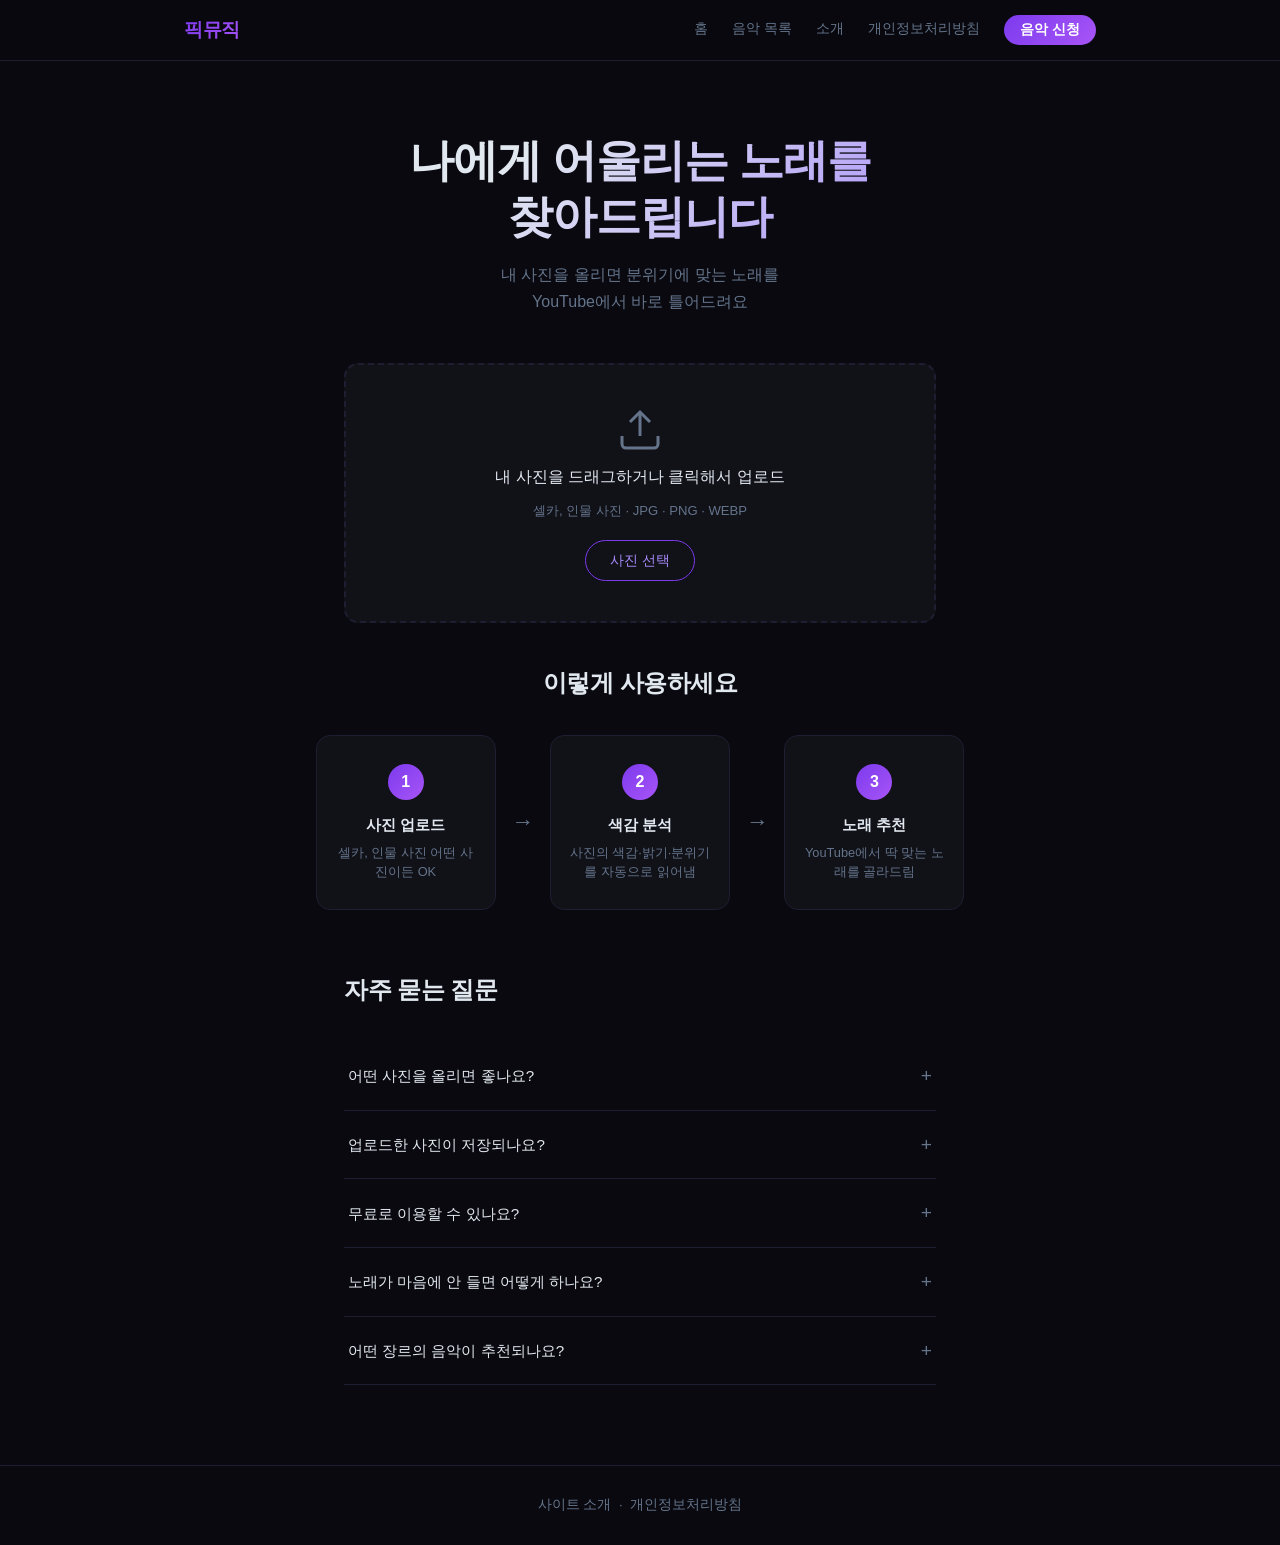
==== index.html @ d058aa59 "first commit" ====
<!DOCTYPE html>
<html lang="ko">
<head>
  <meta charset="UTF-8">
  <meta name="viewport" content="width=device-width, initial-scale=1.0">
  <title>픽뮤직 - 사진으로 찾는 내 노래</title>
  <meta name="description" content="사진을 업로드하면 색감과 분위기를 분석해 어울리는 노래를 YouTube에서 찾아드립니다. 무료로 이용하세요.">
  <meta name="keywords" content="사진 노래 추천, AI 음악 추천, 사진 분위기 음악, 픽뮤직">
  <link rel="canonical" href="https://your-domain.pages.dev/">
  <meta property="og:title" content="픽뮤직 - 사진으로 찾는 내 노래">
  <meta property="og:description" content="사진을 업로드하면 AI가 분위기를 분석해 어울리는 노래를 추천해드립니다.">
  <meta property="og:type" content="website">
  <link rel="stylesheet" href="css/style.css">
</head>
<body>

  <header>
    <nav class="nav">
      <a href="index.html" class="logo">픽뮤직</a>
      <ul class="nav-links">
        <li><a href="index.html">홈</a></li>
        <li><a href="music.html">음악 목록</a></li>
        <li><a href="about.html">소개</a></li>
        <li><a href="privacy.html">개인정보처리방침</a></li>
        <li><button class="btn-request">음악 신청</button></li>
      </ul>
    </nav>
  </header>

  <main>

    <section class="hero">
      <h1>나에게 어울리는 노래를<br>찾아드립니다</h1>
      <p class="subtitle">내 사진을 올리면 분위기에 맞는 노래를<br>YouTube에서 바로 틀어드려요</p>
    </section>

    <section class="upload-section">
      <div class="upload-box" id="uploadBox">
        <div class="upload-placeholder" id="uploadPlaceholder">
          <div class="upload-icon">
            <svg viewBox="0 0 24 24" fill="none" stroke="currentColor" stroke-width="1.5">
              <path d="M21 15v4a2 2 0 01-2 2H5a2 2 0 01-2-2v-4"/>
              <polyline points="17 8 12 3 7 8"/>
              <line x1="12" y1="3" x2="12" y2="15"/>
            </svg>
          </div>
          <p class="upload-main-text">내 사진을 드래그하거나 클릭해서 업로드</p>
          <p class="upload-hint">셀카, 인물 사진 · JPG · PNG · WEBP</p>
          <button class="upload-btn" id="uploadTrigger">사진 선택</button>
        </div>
        <img id="previewImg" class="preview-img hidden" alt="업로드한 사진">
        <input type="file" id="fileInput" accept="image/jpeg,image/png,image/webp" class="hidden">
      </div>

      <div class="action-area hidden" id="actionArea">
        <button class="find-btn" id="findBtn">어울리는 노래 찾기</button>
        <button class="reset-btn" id="resetBtn">다른 사진 사용</button>
      </div>
    </section>

    <div class="loading hidden" id="loading">
      <div class="waveform" id="waveform">
        <span class="bar"></span>
        <span class="bar"></span>
        <span class="bar"></span>
        <span class="bar"></span>
        <span class="bar"></span>
        <span class="bar"></span>
        <span class="bar"></span>
      </div>
      <p id="loadingText"></p>
      <p class="loading-sub" id="loadingSub"></p>
    </div>

    <section class="result-section hidden" id="resultSection">
      <div class="songs-grid" id="songsGrid"></div>
    </section>

    <section class="how-to">
      <h2>이렇게 사용하세요</h2>
      <div class="steps">
        <div class="step">
          <div class="step-num">1</div>
          <p class="step-title">사진 업로드</p>
          <p class="step-desc">셀카, 인물 사진 어떤 사진이든 OK</p>
        </div>
        <div class="step-arrow">→</div>
        <div class="step">
          <div class="step-num">2</div>
          <p class="step-title">색감 분석</p>
          <p class="step-desc">사진의 색감·밝기·분위기를 자동으로 읽어냄</p>
        </div>
        <div class="step-arrow">→</div>
        <div class="step">
          <div class="step-num">3</div>
          <p class="step-title">노래 추천</p>
          <p class="step-desc">YouTube에서 딱 맞는 노래를 골라드림</p>
        </div>
      </div>
    </section>

    <section class="faq">
      <h2>자주 묻는 질문</h2>
      <div class="faq-list">
        <details class="faq-item">
          <summary>어떤 사진을 올리면 좋나요?</summary>
          <p>셀카, 여행 사진, 일상 사진 등 내가 찍힌 사진이면 무엇이든 좋습니다. 표정이나 배경의 색감과 분위기를 읽어 어울리는 노래를 골라드립니다.</p>
        </details>
        <details class="faq-item">
          <summary>업로드한 사진이 저장되나요?</summary>
          <p>아니요. 업로드한 사진은 AI 분석에만 사용되며 어떠한 서버에도 저장되지 않습니다. 분석이 끝나면 즉시 사라집니다.</p>
        </details>
        <details class="faq-item">
          <summary>무료로 이용할 수 있나요?</summary>
          <p>네, 완전 무료입니다. 별도 회원가입도 필요 없습니다.</p>
        </details>
        <details class="faq-item">
          <summary>노래가 마음에 안 들면 어떻게 하나요?</summary>
          <p>같은 사진으로 다시 분석을 요청하면 다른 결과가 나올 수 있습니다. 또는 다른 사진을 시도해보세요.</p>
        </details>
        <details class="faq-item">
          <summary>어떤 장르의 음악이 추천되나요?</summary>
          <p>K-POP, 인디, 재즈, 클래식, 팝, Lo-fi, OST 등 사진 분위기에 따라 장르에 관계없이 어울리는 음악을 추천합니다.</p>
        </details>
      </div>
    </section>

  </main>

  <footer>
    <p>
      <a href="about.html">사이트 소개</a> &nbsp;·&nbsp;
      <a href="privacy.html">개인정보처리방침</a>
    </p>
  </footer>

  <!-- 음악 신청 모달 -->
  <div class="modal-backdrop hidden" id="requestModal">
    <div class="modal-box">
      <button class="modal-close" id="modalClose">✕</button>
      <h2>음악 신청</h2>
      <p class="modal-sub">추가했으면 하는 노래를 알려주세요.</p>
      <form class="modal-form" id="requestForm">
        <label>곡명</label>
        <input type="text" name="song" placeholder="예: 밤양갱" required>
        <label>아티스트</label>
        <input type="text" name="artist" placeholder="예: 비비 (BIBI)" required>
        <button class="modal-submit" type="submit" id="modalSubmit">신청하기</button>
      </form>
      <p class="modal-success hidden" id="modalSuccess">감사합니다! 검토 후 추가할게요 😊</p>
    </div>
  </div>

  <script src="music-db.js"></script>
  <script src="js/main.js"></script>
  <script src="js/request.js"></script>

</body>
</html>
---- css/style.css ----
/* ===== RESET & VARIABLES ===== */
*, *::before, *::after {
  box-sizing: border-box;
  margin: 0;
  padding: 0;
}

:root {
  --bg:        #09090f;
  --card:      #111118;
  --card2:     #18182a;
  --accent:    #7c3aed;
  --accent-l:  #a78bfa;
  --accent-g:  linear-gradient(135deg, #7c3aed, #a855f7);
  --text:      #e2e8f0;
  --muted:     #64748b;
  --border:    #1e1e32;
  --radius:    14px;
  --radius-sm: 8px;
  --shadow:    0 4px 32px rgba(0,0,0,0.6);
}

body {
  font-family: -apple-system, BlinkMacSystemFont, 'Segoe UI', 'Noto Sans KR', sans-serif;
  background: var(--bg);
  color: var(--text);
  min-height: 100vh;
  line-height: 1.65;
}

.hidden {
  display: none !important;
}

/* ===== HEADER / NAV ===== */
header {
  position: sticky;
  top: 0;
  z-index: 100;
  background: rgba(9, 9, 15, 0.85);
  backdrop-filter: blur(12px);
  border-bottom: 1px solid var(--border);
}

.nav {
  max-width: 960px;
  margin: 0 auto;
  padding: 0 24px;
  height: 60px;
  display: flex;
  align-items: center;
  justify-content: space-between;
}

.logo {
  font-size: 1.2rem;
  font-weight: 700;
  background: var(--accent-g);
  -webkit-background-clip: text;
  -webkit-text-fill-color: transparent;
  background-clip: text;
  text-decoration: none;
  letter-spacing: -0.5px;
}

.nav-links {
  list-style: none;
  display: flex;
  gap: 24px;
}

.nav-links a {
  color: var(--muted);
  text-decoration: none;
  font-size: 0.9rem;
  transition: color 0.2s;
}

.nav-links a:hover {
  color: var(--text);
}

.nav-links a.active {
  color: var(--text);
}

/* 음악 신청 버튼 */
.btn-request {
  background: var(--accent-g);
  color: #fff;
  border: none;
  border-radius: 20px;
  padding: 6px 16px;
  font-size: 0.85rem;
  font-weight: 600;
  cursor: pointer;
  transition: opacity 0.2s;
  white-space: nowrap;
}
.btn-request:hover { opacity: 0.85; }

/* 신청 모달 */
.modal-backdrop {
  position: fixed;
  inset: 0;
  background: rgba(0,0,0,0.7);
  display: flex;
  align-items: center;
  justify-content: center;
  z-index: 1000;
  padding: 16px;
}
.modal-backdrop.hidden { display: none; }

.modal-box {
  background: var(--card);
  border: 1px solid var(--border);
  border-radius: var(--radius);
  padding: 32px;
  width: 100%;
  max-width: 420px;
  position: relative;
}
.modal-box h2 {
  font-size: 1.2rem;
  font-weight: 700;
  margin-bottom: 6px;
}
.modal-box .modal-sub {
  color: var(--muted);
  font-size: 0.85rem;
  margin-bottom: 24px;
}
.modal-close {
  position: absolute;
  top: 16px;
  right: 16px;
  background: none;
  border: none;
  color: var(--muted);
  font-size: 1.1rem;
  cursor: pointer;
  line-height: 1;
}
.modal-close:hover { color: var(--text); }

.modal-form label {
  display: block;
  font-size: 0.82rem;
  color: var(--muted);
  margin-bottom: 6px;
}
.modal-form input[type="text"] {
  width: 100%;
  padding: 11px 14px;
  background: var(--card2);
  border: 1px solid var(--border);
  border-radius: var(--radius-sm);
  color: var(--text);
  font-size: 0.95rem;
  margin-bottom: 16px;
  outline: none;
  box-sizing: border-box;
}
.modal-form input[type="text"]:focus {
  border-color: var(--accent-l);
}
.modal-submit {
  width: 100%;
  padding: 12px;
  background: var(--accent-g);
  color: #fff;
  border: none;
  border-radius: var(--radius-sm);
  font-size: 0.95rem;
  font-weight: 600;
  cursor: pointer;
  transition: opacity 0.2s;
}
.modal-submit:hover { opacity: 0.85; }
.modal-submit:disabled { opacity: 0.5; cursor: default; }

.modal-success {
  text-align: center;
  padding: 16px 0 4px;
  color: var(--accent-l);
  font-size: 0.95rem;
}

/* ===== HERO ===== */
.hero {
  text-align: center;
  padding: 72px 24px 48px;
  max-width: 680px;
  margin: 0 auto;
}

.hero h1 {
  font-size: clamp(1.8rem, 5vw, 2.8rem);
  font-weight: 800;
  line-height: 1.25;
  letter-spacing: -1px;
  background: linear-gradient(135deg, #e2e8f0 30%, var(--accent-l));
  -webkit-background-clip: text;
  -webkit-text-fill-color: transparent;
  background-clip: text;
  margin-bottom: 16px;
}

.subtitle {
  color: var(--muted);
  font-size: 1rem;
  line-height: 1.7;
}

/* ===== UPLOAD ===== */
.upload-section {
  max-width: 640px;
  margin: 0 auto 40px;
  padding: 0 24px;
}

.upload-box {
  border: 2px dashed var(--border);
  border-radius: var(--radius);
  background: var(--card);
  min-height: 260px;
  display: flex;
  align-items: center;
  justify-content: center;
  cursor: pointer;
  transition: border-color 0.2s, background 0.2s;
  overflow: hidden;
  position: relative;
}

.upload-box:hover {
  border-color: var(--accent);
  background: var(--card2);
}

.upload-box.drag-over {
  border-color: var(--accent-l);
  background: rgba(124, 58, 237, 0.08);
}

.upload-placeholder {
  display: flex;
  flex-direction: column;
  align-items: center;
  gap: 10px;
  padding: 40px 24px;
  text-align: center;
}

.upload-icon {
  width: 48px;
  height: 48px;
  color: var(--muted);
}

.upload-icon svg {
  width: 100%;
  height: 100%;
}

.upload-main-text {
  font-size: 1rem;
  color: var(--text);
}

.upload-hint {
  font-size: 0.82rem;
  color: var(--muted);
}

.upload-btn {
  margin-top: 8px;
  padding: 10px 24px;
  border-radius: 999px;
  border: 1px solid var(--accent);
  background: transparent;
  color: var(--accent-l);
  font-size: 0.9rem;
  cursor: pointer;
  transition: background 0.2s, color 0.2s;
}

.upload-btn:hover {
  background: var(--accent);
  color: #fff;
}

.preview-img {
  width: 100%;
  height: 100%;
  max-height: 420px;
  object-fit: contain;
  display: block;
}

/* ===== ACTION BUTTONS ===== */
.action-area {
  display: flex;
  gap: 12px;
  margin-top: 16px;
  justify-content: center;
}

.find-btn {
  flex: 1;
  max-width: 280px;
  padding: 14px 28px;
  border-radius: 999px;
  border: none;
  background: var(--accent-g);
  color: #fff;
  font-size: 1rem;
  font-weight: 600;
  cursor: pointer;
  transition: opacity 0.2s, transform 0.15s;
  box-shadow: 0 4px 20px rgba(124, 58, 237, 0.4);
}

.find-btn:hover {
  opacity: 0.9;
  transform: translateY(-1px);
}

.find-btn:disabled {
  opacity: 0.5;
  cursor: not-allowed;
  transform: none;
}

.reset-btn {
  padding: 14px 20px;
  border-radius: 999px;
  border: 1px solid var(--border);
  background: transparent;
  color: var(--muted);
  font-size: 0.9rem;
  cursor: pointer;
  transition: border-color 0.2s, color 0.2s;
}

.reset-btn:hover {
  border-color: var(--muted);
  color: var(--text);
}

/* ===== LOADING ===== */
.loading {
  text-align: center;
  padding: 48px 24px;
  max-width: 640px;
  margin: 0 auto;
}

/* 이퀄라이저 바 */
.waveform {
  display: flex;
  align-items: flex-end;
  justify-content: center;
  gap: 5px;
  height: 48px;
  margin: 0 auto 28px;
}

.waveform .bar {
  width: 5px;
  border-radius: 3px;
  background: var(--accent-l);
  animation: wave 0.7s ease-in-out infinite alternate;
  min-height: 6px;
}

.waveform .bar:nth-child(1) { animation-duration: 0.65s; animation-delay: 0.0s; }
.waveform .bar:nth-child(2) { animation-duration: 0.80s; animation-delay: 0.1s; }
.waveform .bar:nth-child(3) { animation-duration: 0.55s; animation-delay: 0.2s; }
.waveform .bar:nth-child(4) { animation-duration: 0.90s; animation-delay: 0.05s; }
.waveform .bar:nth-child(5) { animation-duration: 0.60s; animation-delay: 0.15s; }
.waveform .bar:nth-child(6) { animation-duration: 0.75s; animation-delay: 0.25s; }
.waveform .bar:nth-child(7) { animation-duration: 0.50s; animation-delay: 0.08s; }

@keyframes wave {
  from { height: 6px;  opacity: 0.5; }
  to   { height: 44px; opacity: 1;   }
}

/* 찾았다 순간 */
.waveform.found .bar {
  background: #22d3ee;
  animation: wave-found 0.15s ease-in-out infinite alternate;
}

@keyframes wave-found {
  from { height: 20px; }
  to   { height: 44px; }
}

#loadingText {
  font-size: 1.05rem;
  font-weight: 600;
  color: var(--text);
  min-height: 1.5em;
  animation: msgFade 0.35s ease;
}

#loadingText.found-text {
  color: #22d3ee;
  font-size: 1.3rem;
}

.loading-sub {
  margin-top: 8px;
  font-size: 0.82rem;
  color: var(--muted);
  min-height: 1.2em;
  animation: msgFade 0.35s ease;
}

@keyframes msgFade {
  from { opacity: 0; transform: translateY(6px); }
  to   { opacity: 1; transform: translateY(0); }
}

/* ===== RESULTS ===== */
.result-section {
  max-width: 960px;
  margin: 0 auto 60px;
  padding: 0 24px;
}

.analysis-card {
  background: var(--card);
  border: 1px solid var(--border);
  border-radius: var(--radius);
  padding: 20px 24px;
  margin-bottom: 28px;
  display: flex;
  align-items: center;
  gap: 16px;
}

.mood-badge {
  white-space: nowrap;
  padding: 6px 14px;
  border-radius: 999px;
  background: rgba(124, 58, 237, 0.18);
  border: 1px solid rgba(167, 139, 250, 0.3);
  color: var(--accent-l);
  font-size: 0.88rem;
  font-weight: 600;
}

.photo-desc {
  color: var(--muted);
  font-size: 0.95rem;
}

.songs-grid {
  display: flex;
  justify-content: center;
}

.songs-grid .video-card {
  width: 100%;
  max-width: 640px;
}

.video-card {
  background: var(--card);
  border: 1px solid var(--border);
  border-radius: var(--radius);
  overflow: hidden;
  cursor: pointer;
  transition: border-color 0.2s, transform 0.15s, box-shadow 0.2s;
}

.video-card:hover {
  border-color: var(--accent);
  transform: translateY(-3px);
  box-shadow: 0 8px 32px rgba(124, 58, 237, 0.2);
}

.video-thumb-wrap {
  position: relative;
  aspect-ratio: 16 / 9;
  overflow: hidden;
  background: var(--card2);
}

.video-thumb {
  width: 100%;
  height: 100%;
  object-fit: cover;
  display: block;
  transition: transform 0.3s;
}

.video-card:hover .video-thumb {
  transform: scale(1.04);
}

.play-overlay {
  position: absolute;
  inset: 0;
  display: flex;
  align-items: center;
  justify-content: center;
  background: rgba(0,0,0,0.35);
  opacity: 0;
  transition: opacity 0.2s;
  font-size: 2.4rem;
  color: #fff;
}

.video-card:hover .play-overlay {
  opacity: 1;
}

.video-info {
  padding: 12px 14px;
}

.video-title {
  font-size: 0.88rem;
  font-weight: 500;
  color: var(--text);
  display: -webkit-box;
  -webkit-line-clamp: 2;
  -webkit-box-orient: vertical;
  overflow: hidden;
  line-height: 1.4;
  margin-bottom: 4px;
}

.video-channel {
  font-size: 0.78rem;
  color: var(--muted);
}

.video-card.playing {
  cursor: default;
  transform: none;
}

.video-card.playing:hover {
  border-color: var(--accent);
  transform: none;
  box-shadow: 0 0 0 2px var(--accent);
}

.video-card.playing iframe {
  display: block;
  width: 100%;
  aspect-ratio: 16 / 9;
  border: none;
}

.no-results {
  color: var(--muted);
  text-align: center;
  padding: 40px 0;
  grid-column: 1 / -1;
}

/* ===== HOW-TO ===== */
.how-to {
  max-width: 720px;
  margin: 0 auto 60px;
  padding: 0 24px;
  text-align: center;
}

.how-to h2,
.faq h2 {
  font-size: 1.5rem;
  font-weight: 700;
  margin-bottom: 32px;
  letter-spacing: -0.5px;
}

.steps {
  display: flex;
  align-items: center;
  justify-content: center;
  gap: 16px;
  flex-wrap: wrap;
}

.step {
  flex: 1;
  min-width: 140px;
  max-width: 180px;
  background: var(--card);
  border: 1px solid var(--border);
  border-radius: var(--radius);
  padding: 28px 16px;
}

.step-num {
  width: 36px;
  height: 36px;
  border-radius: 50%;
  background: var(--accent-g);
  color: #fff;
  font-weight: 700;
  font-size: 1rem;
  display: flex;
  align-items: center;
  justify-content: center;
  margin: 0 auto 12px;
}

.step-title {
  font-weight: 600;
  margin-bottom: 6px;
  font-size: 0.95rem;
}

.step-desc {
  font-size: 0.8rem;
  color: var(--muted);
  line-height: 1.5;
}

.step-arrow {
  color: var(--muted);
  font-size: 1.4rem;
  flex-shrink: 0;
}

/* ===== FAQ ===== */
.faq {
  max-width: 640px;
  margin: 0 auto 80px;
  padding: 0 24px;
}

.faq-item {
  border-bottom: 1px solid var(--border);
}

.faq-item summary {
  padding: 18px 4px;
  cursor: pointer;
  font-size: 0.95rem;
  font-weight: 500;
  color: var(--text);
  list-style: none;
  display: flex;
  justify-content: space-between;
  align-items: center;
  user-select: none;
}

.faq-item summary::-webkit-details-marker { display: none; }

.faq-item summary::after {
  content: '+';
  color: var(--muted);
  font-size: 1.2rem;
  font-weight: 300;
  transition: transform 0.2s;
}

.faq-item[open] summary::after {
  transform: rotate(45deg);
}

.faq-item p {
  padding: 0 4px 20px;
  color: var(--muted);
  font-size: 0.9rem;
  line-height: 1.7;
}

/* ===== FOOTER ===== */
footer {
  border-top: 1px solid var(--border);
  text-align: center;
  padding: 28px 24px;
  color: var(--muted);
  font-size: 0.85rem;
}

footer a {
  color: var(--muted);
  text-decoration: none;
  transition: color 0.2s;
}

footer a:hover {
  color: var(--text);
}

/* ===== STATIC PAGES (about, privacy) ===== */
.static-page {
  max-width: 720px;
  margin: 0 auto;
  padding: 60px 24px 100px;
}

.static-page h1 {
  font-size: 1.8rem;
  font-weight: 800;
  margin-bottom: 8px;
  letter-spacing: -0.5px;
}

.static-page .page-sub {
  color: var(--muted);
  font-size: 0.9rem;
  margin-bottom: 48px;
}

.static-page h2 {
  font-size: 1.1rem;
  font-weight: 700;
  margin: 36px 0 12px;
  color: var(--accent-l);
}

.static-page p,
.static-page li {
  color: var(--muted);
  font-size: 0.93rem;
  line-height: 1.8;
  margin-bottom: 10px;
}

.static-page ul {
  padding-left: 20px;
}

.static-page ul li {
  margin-bottom: 6px;
}

/* ===== RESPONSIVE ===== */
@media (max-width: 720px) {
  .step-arrow {
    display: none;
  }
}

@media (max-width: 480px) {
  .songs-grid .video-card {
    max-width: 100%;
  }
  .hero {
    padding: 48px 24px 32px;
  }
  .action-area {
    flex-direction: column;
    align-items: stretch;
  }
  .find-btn {
    max-width: 100%;
  }
}
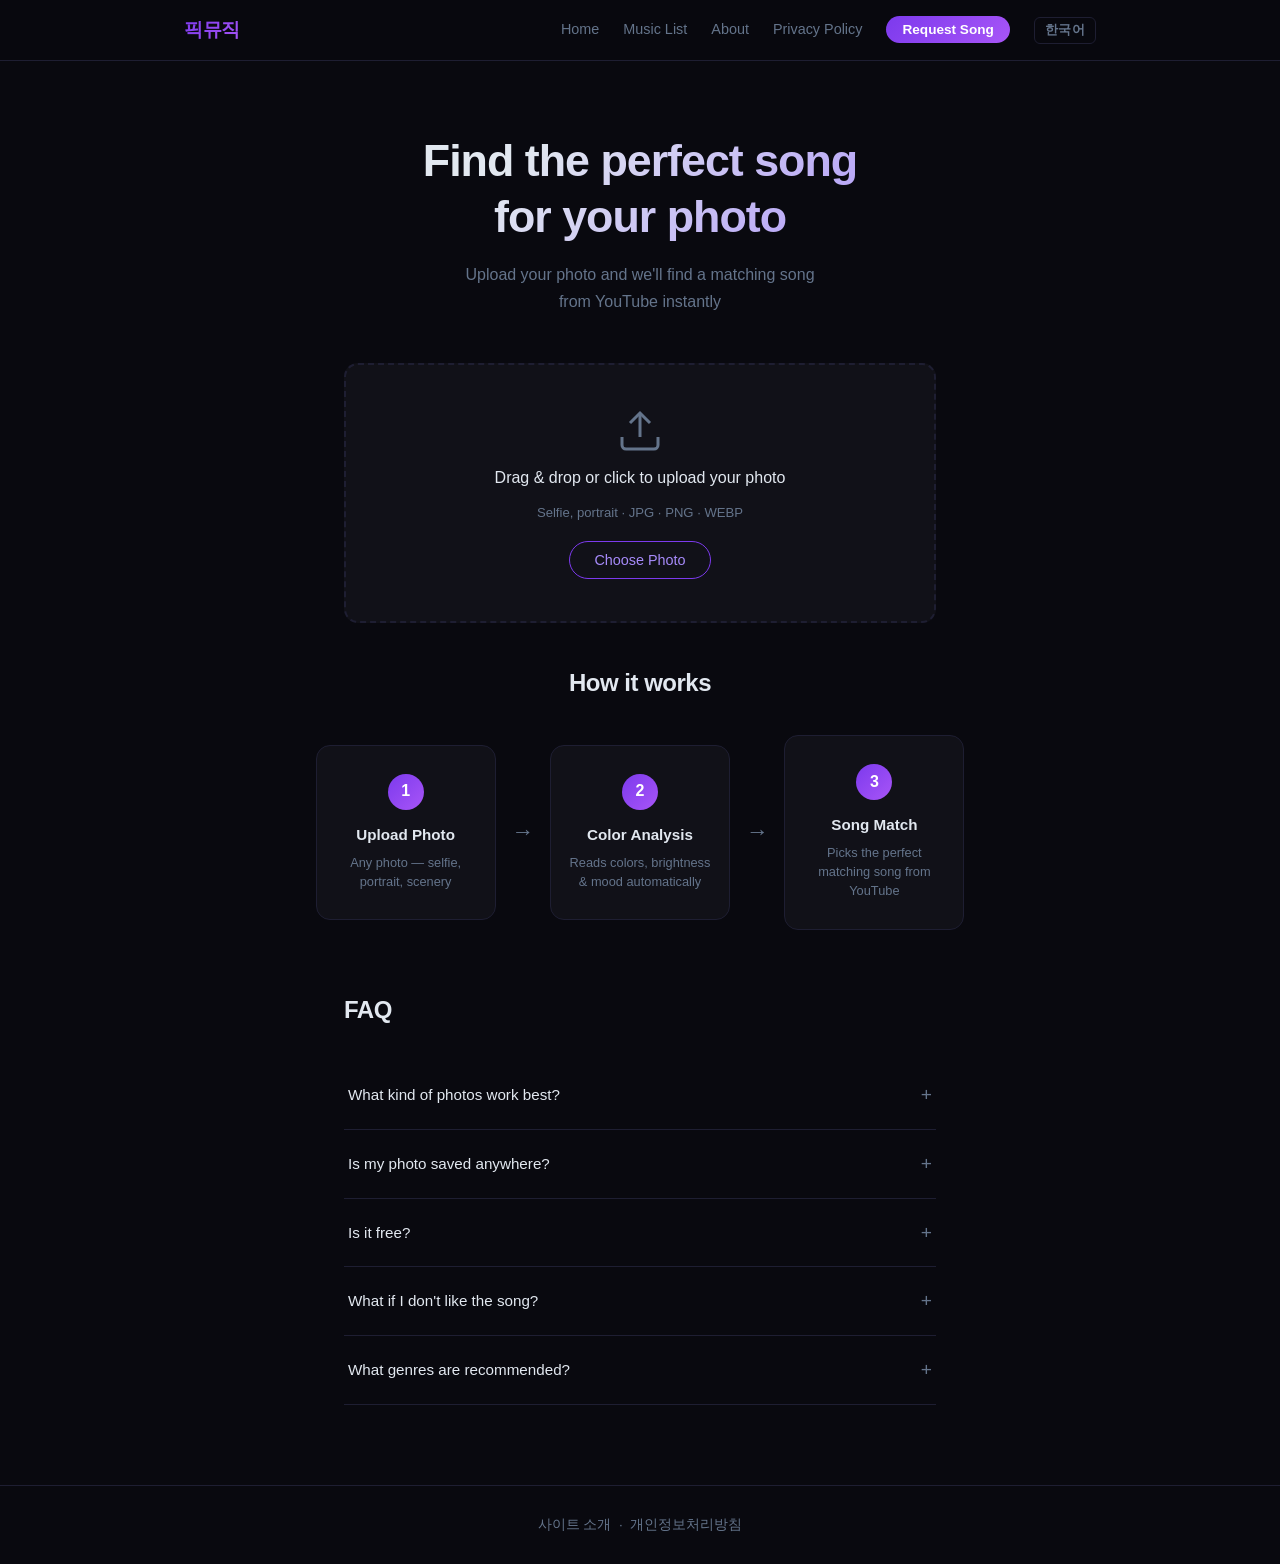
==== commit f3f59241: "feat: add Korean/English language toggle with auto-detection" ====
--- a/index.html
+++ b/index.html
@@ -6,7 +6,8 @@
   <title>픽뮤직 - 사진으로 찾는 내 노래</title>
   <meta name="description" content="사진을 업로드하면 색감과 분위기를 분석해 어울리는 노래를 YouTube에서 찾아드립니다. 무료로 이용하세요.">
   <meta name="keywords" content="사진 노래 추천, AI 음악 추천, 사진 분위기 음악, 픽뮤직">
-  <link rel="canonical" href="https://your-domain.pages.dev/">
+  <meta name="google-site-verification" content="fTpeYYsHmibL7XsbZPQ-KkZ1QFGceMvXf4rNXs95vE0">
+  <link rel="canonical" href="https://picmusic.pages.dev/">
   <meta property="og:title" content="픽뮤직 - 사진으로 찾는 내 노래">
   <meta property="og:description" content="사진을 업로드하면 AI가 분위기를 분석해 어울리는 노래를 추천해드립니다.">
   <meta property="og:type" content="website">
@@ -17,12 +18,14 @@
   <header>
     <nav class="nav">
       <a href="index.html" class="logo">픽뮤직</a>
+      <button class="nav-toggle" id="navToggle" aria-label="메뉴">☰</button>
       <ul class="nav-links">
-        <li><a href="index.html">홈</a></li>
-        <li><a href="music.html">음악 목록</a></li>
-        <li><a href="about.html">소개</a></li>
-        <li><a href="privacy.html">개인정보처리방침</a></li>
-        <li><button class="btn-request">음악 신청</button></li>
+        <li><a href="index.html" data-i18n="nav.home">홈</a></li>
+        <li><a href="music.html" data-i18n="nav.music">음악 목록</a></li>
+        <li><a href="about.html" data-i18n="nav.about">소개</a></li>
+        <li><a href="privacy.html" data-i18n="nav.privacy">개인정보처리방침</a></li>
+        <li><button class="btn-request" data-i18n="nav.request">음악 신청</button></li>
+        <li><button class="btn-lang" id="langToggle">EN</button></li>
       </ul>
     </nav>
   </header>
@@ -30,8 +33,8 @@
   <main>
 
     <section class="hero">
-      <h1>나에게 어울리는 노래를<br>찾아드립니다</h1>
-      <p class="subtitle">내 사진을 올리면 분위기에 맞는 노래를<br>YouTube에서 바로 틀어드려요</p>
+      <h1 data-i18n-html="hero.title">나에게 어울리는 노래를<br>찾아드립니다</h1>
+      <p class="subtitle" data-i18n-html="hero.sub">내 사진을 올리면 분위기에 맞는 노래를<br>YouTube에서 바로 틀어드려요</p>
     </section>
 
     <section class="upload-section">
@@ -44,17 +47,17 @@
               <line x1="12" y1="3" x2="12" y2="15"/>
             </svg>
           </div>
-          <p class="upload-main-text">내 사진을 드래그하거나 클릭해서 업로드</p>
-          <p class="upload-hint">셀카, 인물 사진 · JPG · PNG · WEBP</p>
-          <button class="upload-btn" id="uploadTrigger">사진 선택</button>
+          <p class="upload-main-text" data-i18n="upload.main">내 사진을 드래그하거나 클릭해서 업로드</p>
+          <p class="upload-hint" data-i18n="upload.hint">셀카, 인물 사진 · JPG · PNG · WEBP</p>
+          <button class="upload-btn" id="uploadTrigger" data-i18n="upload.btn">사진 선택</button>
         </div>
         <img id="previewImg" class="preview-img hidden" alt="업로드한 사진">
         <input type="file" id="fileInput" accept="image/jpeg,image/png,image/webp" class="hidden">
       </div>
 
       <div class="action-area hidden" id="actionArea">
-        <button class="find-btn" id="findBtn">어울리는 노래 찾기</button>
-        <button class="reset-btn" id="resetBtn">다른 사진 사용</button>
+        <button class="find-btn" id="findBtn" data-i18n="find.btn">어울리는 노래 찾기</button>
+        <button class="reset-btn" id="resetBtn" data-i18n="reset.btn">다른 사진 사용</button>
       </div>
     </section>
 
@@ -74,53 +77,70 @@
 
     <section class="result-section hidden" id="resultSection">
       <div class="songs-grid" id="songsGrid"></div>
+      <div class="share-area hidden" id="shareArea">
+        <canvas class="share-canvas" id="shareCanvas"></canvas>
+        <div class="share-btns">
+          <button class="share-btn" id="savePngBtn">
+            <svg viewBox="0 0 20 20" fill="currentColor" width="16" height="16"><path d="M10 2a1 1 0 01.894.553l5 10A1 1 0 0115 14H5a1 1 0 01-.894-1.447l5-10A1 1 0 0110 2z" transform="rotate(180 10 10)"/><path d="M3 17h14a1 1 0 000-2H3a1 1 0 000 2z"/></svg>
+            <span data-i18n="save.btn">이미지 저장</span>
+          </button>
+          <button class="share-btn share-btn-x" id="xShareBtn">
+            <svg viewBox="0 0 24 24" fill="currentColor" width="16" height="16"><path d="M18.244 2.25h3.308l-7.227 8.26 8.502 11.24H16.17l-4.714-6.231-5.401 6.231H2.746l7.73-8.835L1.254 2.25H8.08l4.259 5.63 5.905-5.63zm-1.161 17.52h1.833L7.084 4.126H5.117z"/></svg>
+            <span data-i18n="x.btn">X에 공유</span>
+          </button>
+          <button class="share-btn share-btn-native hidden" id="nativeShareBtn">
+            <svg viewBox="0 0 20 20" fill="currentColor" width="16" height="16"><path d="M15 8a3 3 0 10-2.977-2.63l-4.94 2.47a3 3 0 100 4.319l4.94 2.47a3 3 0 10.895-1.789l-4.94-2.47a3.027 3.027 0 000-.74l4.94-2.47C13.456 7.68 14.19 8 15 8z"/></svg>
+            <span data-i18n="native.btn">공유하기</span>
+          </button>
+        </div>
+      </div>
     </section>
 
     <section class="how-to">
-      <h2>이렇게 사용하세요</h2>
+      <h2 data-i18n="howto.title">이렇게 사용하세요</h2>
       <div class="steps">
         <div class="step">
           <div class="step-num">1</div>
-          <p class="step-title">사진 업로드</p>
-          <p class="step-desc">셀카, 인물 사진 어떤 사진이든 OK</p>
+          <p class="step-title" data-i18n="step1.title">사진 업로드</p>
+          <p class="step-desc" data-i18n="step1.desc">셀카, 인물 사진 어떤 사진이든 OK</p>
         </div>
         <div class="step-arrow">→</div>
         <div class="step">
           <div class="step-num">2</div>
-          <p class="step-title">색감 분석</p>
-          <p class="step-desc">사진의 색감·밝기·분위기를 자동으로 읽어냄</p>
+          <p class="step-title" data-i18n="step2.title">색감 분석</p>
+          <p class="step-desc" data-i18n="step2.desc">사진의 색감·밝기·분위기를 자동으로 읽어냄</p>
         </div>
         <div class="step-arrow">→</div>
         <div class="step">
           <div class="step-num">3</div>
-          <p class="step-title">노래 추천</p>
-          <p class="step-desc">YouTube에서 딱 맞는 노래를 골라드림</p>
+          <p class="step-title" data-i18n="step3.title">노래 추천</p>
+          <p class="step-desc" data-i18n="step3.desc">YouTube에서 딱 맞는 노래를 골라드림</p>
         </div>
       </div>
     </section>
 
     <section class="faq">
-      <h2>자주 묻는 질문</h2>
+      <h2 data-i18n="faq.title">자주 묻는 질문</h2>
       <div class="faq-list">
         <details class="faq-item">
-          <summary>어떤 사진을 올리면 좋나요?</summary>
-          <p>셀카, 여행 사진, 일상 사진 등 내가 찍힌 사진이면 무엇이든 좋습니다. 표정이나 배경의 색감과 분위기를 읽어 어울리는 노래를 골라드립니다.</p>
+          <summary data-i18n="faq1.q">어떤 사진을 올리면 좋나요?</summary>
+          <p data-i18n="faq1.a">셀카, 여행 사진, 일상 사진 등 내가 찍힌 사진이면 무엇이든 좋습니다. 표정이나 배경의 색감과 분위기를 읽어 어울리는 노래를 골라드립니다.</p>
         </details>
         <details class="faq-item">
-          <summary>업로드한 사진이 저장되나요?</summary>
-          <p>아니요. 업로드한 사진은 AI 분석에만 사용되며 어떠한 서버에도 저장되지 않습니다. 분석이 끝나면 즉시 사라집니다.</p>
+          <summary data-i18n="faq2.q">업로드한 사진이 저장되나요?</summary>
+          <p data-i18n="faq2.a">아니요. 업로드한 사진은 AI 분석에만 사용되며 어떠한 서버에도 저장되지 않습니다. 분석이 끝나면 즉시 사라집니다.</p>
         </details>
         <details class="faq-item">
-          <summary>무료로 이용할 수 있나요?</summary>
-          <p>네, 완전 무료입니다. 별도 회원가입도 필요 없습니다.</p>
+          <summary data-i18n="faq3.q">무료로 이용할 수 있나요?</summary>
+          <p data-i18n="faq3.a">네, 완전 무료입니다. 별도 회원가입도 필요 없습니다.</p>
         </details>
         <details class="faq-item">
-          <summary>노래가 마음에 안 들면 어떻게 하나요?</summary>
-          <p>같은 사진으로 다시 분석을 요청하면 다른 결과가 나올 수 있습니다. 또는 다른 사진을 시도해보세요.</p>
+          <summary data-i18n="faq4.q">노래가 마음에 안 들면 어떻게 하나요?</summary>
+          <p data-i18n="faq4.a">같은 사진으로 다시 분석을 요청하면 다른 결과가 나올 수 있습니다. 또는 다른 사진을 시도해보세요.</p>
         </details>
         <details class="faq-item">
-          <summary>어떤 장르의 음악이 추천되나요?</summary>
-          <p>K-POP, 인디, 재즈, 클래식, 팝, Lo-fi, OST 등 사진 분위기에 따라 장르에 관계없이 어울리는 음악을 추천합니다.</p>
+          <summary data-i18n="faq5.q">어떤 장르의 음악이 추천되나요?</summary>
+          <p data-i18n="faq5.a">K-POP, 인디, 재즈, 클래식, 팝, Lo-fi, OST 등 사진 분위기에 따라 장르에 관계없이 어울리는 음악을 추천합니다.</p>
         </details>
       </div>
     </section>
@@ -138,22 +158,24 @@
   <div class="modal-backdrop hidden" id="requestModal">
     <div class="modal-box">
       <button class="modal-close" id="modalClose">✕</button>
-      <h2>음악 신청</h2>
-      <p class="modal-sub">추가했으면 하는 노래를 알려주세요.</p>
+      <h2 data-i18n="modal.title">음악 신청</h2>
+      <p class="modal-sub" data-i18n="modal.sub">추가했으면 하는 노래를 알려주세요.</p>
       <form class="modal-form" id="requestForm">
-        <label>곡명</label>
-        <input type="text" name="song" placeholder="예: 밤양갱" required>
-        <label>아티스트</label>
-        <input type="text" name="artist" placeholder="예: 비비 (BIBI)" required>
-        <button class="modal-submit" type="submit" id="modalSubmit">신청하기</button>
+        <label data-i18n="modal.song">곡명</label>
+        <input type="text" name="song" placeholder="예: 밤양갱" maxlength="100" required>
+        <label data-i18n="modal.artist">아티스트</label>
+        <input type="text" name="artist" placeholder="예: 비비 (BIBI)" maxlength="100" required>
+        <button class="modal-submit" type="submit" id="modalSubmit" data-i18n="modal.submit">신청하기</button>
       </form>
-      <p class="modal-success hidden" id="modalSuccess">감사합니다! 검토 후 추가할게요 😊</p>
+      <p class="modal-success hidden" id="modalSuccess" data-i18n="modal.success">감사합니다! 검토 후 추가할게요 😊</p>
     </div>
   </div>
 
+  <script src="js/i18n.js"></script>
   <script src="music-db.js"></script>
   <script src="js/main.js"></script>
   <script src="js/request.js"></script>
+  <script src="js/nav.js"></script>
 
 </body>
 </html>
--- a/css/style.css
+++ b/css/style.css
@@ -99,6 +99,25 @@
 }
 .btn-request:hover { opacity: 0.85; }
 
+/* 언어 토글 버튼 */
+.btn-lang {
+  background: none;
+  border: 1px solid var(--border, #333);
+  color: var(--muted, #888);
+  padding: 4px 10px;
+  border-radius: 6px;
+  cursor: pointer;
+  font-size: 0.8rem;
+  font-weight: 600;
+  letter-spacing: 0.03em;
+  transition: border-color 0.15s, color 0.15s;
+  white-space: nowrap;
+}
+.btn-lang:hover {
+  border-color: var(--accent-l, #c4b5fd);
+  color: var(--accent-l, #c4b5fd);
+}
+
 /* 신청 모달 */
 .modal-backdrop {
   position: fixed;
@@ -566,6 +585,63 @@
   grid-column: 1 / -1;
 }
 
+/* ===== SHARE ===== */
+.share-area {
+  display: flex;
+  flex-direction: column;
+  align-items: center;
+  gap: 16px;
+  margin-top: 28px;
+}
+
+.share-canvas {
+  width: 100%;
+  max-width: 420px;
+  border-radius: var(--radius);
+  display: block;
+  box-shadow: var(--shadow);
+}
+
+.share-btns {
+  display: flex;
+  gap: 10px;
+  flex-wrap: wrap;
+  justify-content: center;
+}
+
+.share-btn {
+  display: inline-flex;
+  align-items: center;
+  gap: 7px;
+  padding: 10px 20px;
+  border-radius: 999px;
+  font-size: 0.88rem;
+  font-weight: 600;
+  cursor: pointer;
+  transition: opacity 0.15s, transform 0.1s;
+  border: none;
+}
+
+.share-btn:hover  { opacity: 0.85; transform: translateY(-1px); }
+.share-btn:active { transform: scale(0.97); }
+
+.share-btn:not(.share-btn-x):not(.share-btn-native) {
+  background: var(--accent-g);
+  color: #fff;
+}
+
+.share-btn-x {
+  background: #000;
+  color: #fff;
+  border: 1px solid #333;
+}
+
+.share-btn-native {
+  background: var(--card2);
+  color: var(--text);
+  border: 1px solid var(--border);
+}
+
 /* ===== HOW-TO ===== */
 .how-to {
   max-width: 720px;
@@ -739,6 +815,58 @@
   margin-bottom: 6px;
 }
 
+/* ===== NAV TOGGLE (mobile) ===== */
+.nav-toggle {
+  display: none;
+  background: none;
+  border: none;
+  color: var(--text);
+  font-size: 1.4rem;
+  cursor: pointer;
+  padding: 4px 8px;
+  line-height: 1;
+}
+
+@media (max-width: 640px) {
+  .nav-toggle {
+    display: block;
+  }
+
+  .nav-links {
+    display: none;
+    flex-direction: column;
+    position: absolute;
+    top: 60px;
+    left: 0;
+    right: 0;
+    background: rgba(9, 9, 15, 0.97);
+    backdrop-filter: blur(12px);
+    border-bottom: 1px solid var(--border);
+    padding: 8px 24px 20px;
+    gap: 0;
+    z-index: 99;
+  }
+
+  .nav-links.open {
+    display: flex;
+  }
+
+  .nav-links li {
+    border-bottom: 1px solid var(--border);
+  }
+
+  .nav-links li:last-child {
+    border-bottom: none;
+    padding-top: 12px;
+  }
+
+  .nav-links a {
+    display: block;
+    padding: 14px 0;
+    font-size: 1rem;
+  }
+}
+
 /* ===== RESPONSIVE ===== */
 @media (max-width: 720px) {
   .step-arrow {
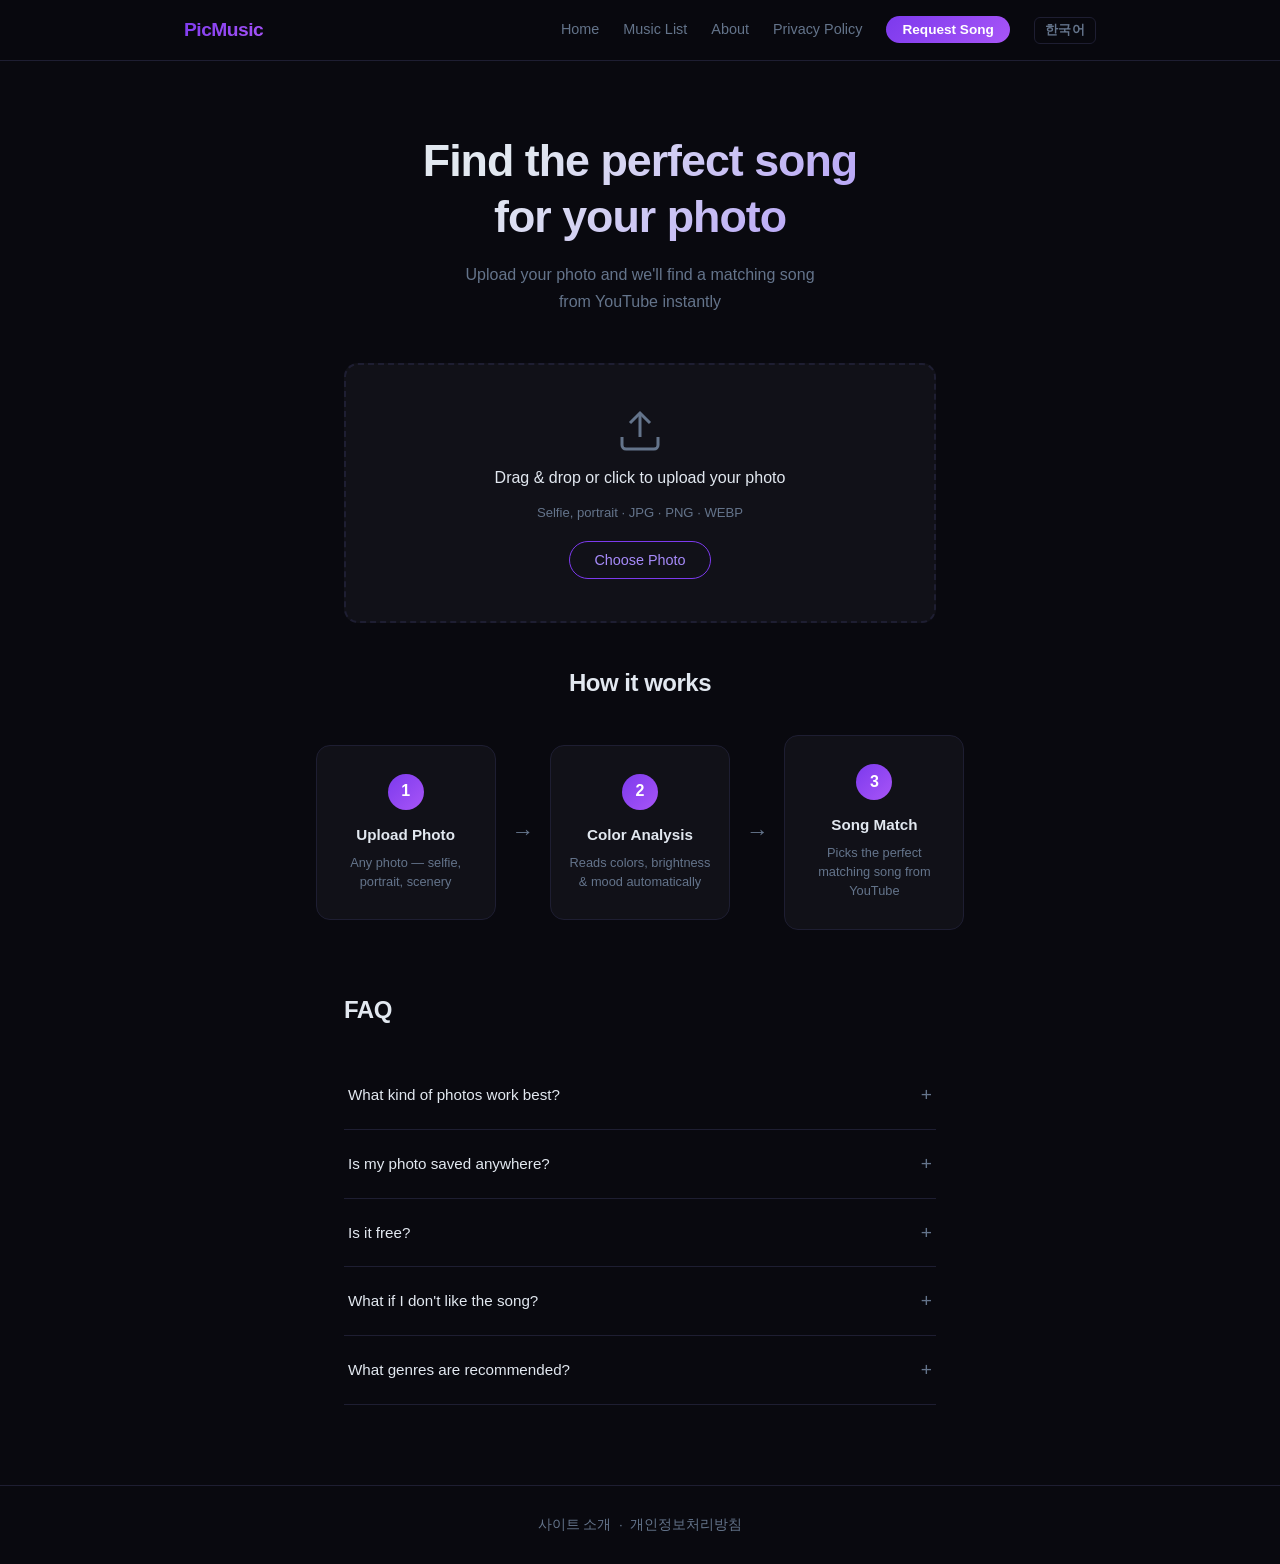
==== commit 2891260f: "feat: translate logo to PicMusic in English mode" ====
--- a/index.html
+++ b/index.html
@@ -17,7 +17,7 @@
 
   <header>
     <nav class="nav">
-      <a href="index.html" class="logo">픽뮤직</a>
+      <a href="index.html" class="logo" data-i18n="nav.logo">픽뮤직</a>
       <button class="nav-toggle" id="navToggle" aria-label="메뉴">☰</button>
       <ul class="nav-links">
         <li><a href="index.html" data-i18n="nav.home">홈</a></li>
